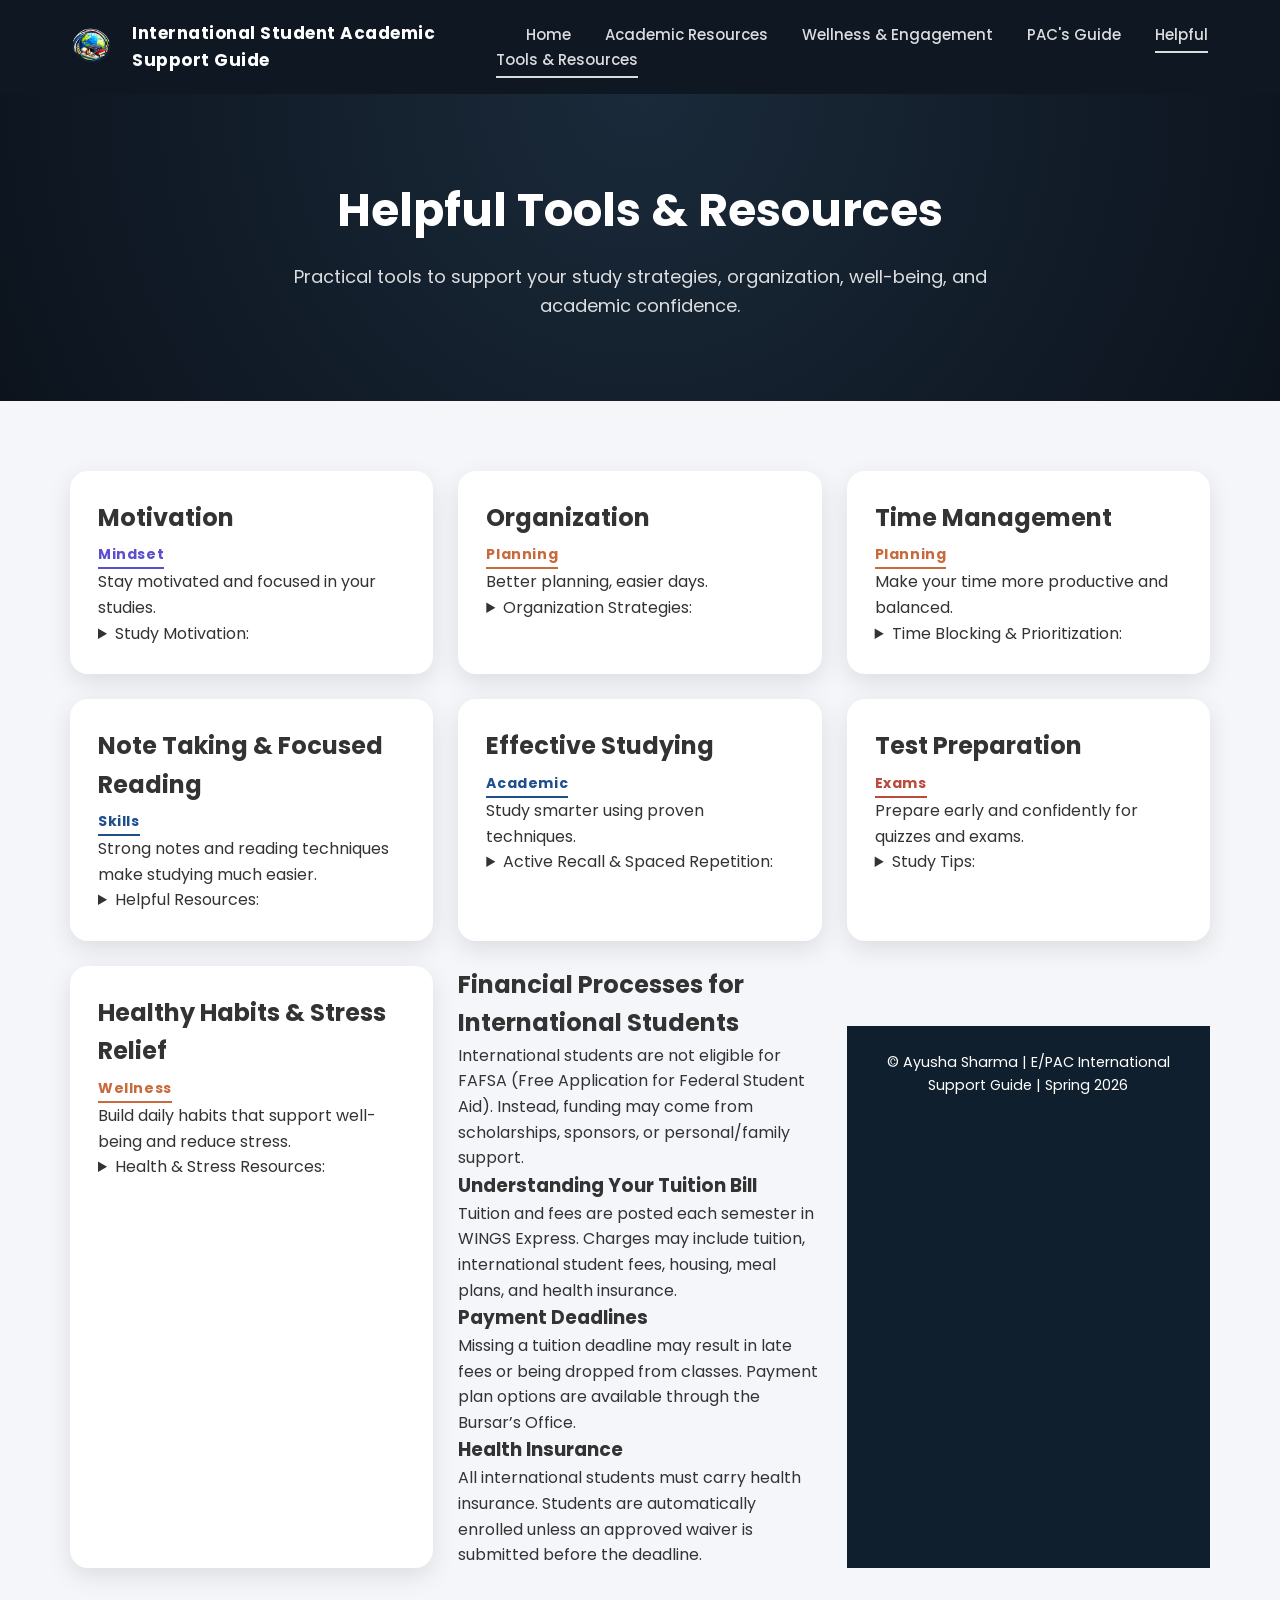
==== helpful-tools.html @ 4c94706b "Update helpful-tools.html" ====
<!DOCTYPE html>
<html lang="en">
<head>
    <meta charset="UTF-8" />
    <meta name="viewport" content="width=device-width, initial-scale=1.0" />
    <link href="https://fonts.googleapis.com/css2?family=Poppins:wght@400;600;800&display=swap" rel="stylesheet">
    <title>Helpful Tools & Resources</title>

    <link rel="stylesheet" href="style.css">
</head>

<body>

<!-- ===== NAVBAR ===== -->
<header class="navbar">
    <div class="logo">
        <img src="images/logo.png" class="globe-icon" alt="Logo">
        <span>International Student Academic Support Guide</span>
    </div>

    <nav>
        <a href="index.html">Home</a>
        <a href="resources.html">Academic Resources</a>
        <a href="wellness-engagement.html">Wellness & Engagement</a>
        <a href="pac.html">PAC's Guide</a>
        <a class="active" href="Helpful-Tools-Resources.html">Helpful Tools & Resources</a>
    </nav>
</header>


<!-- ===== PAGE HEADER ===== -->
<section class="page-header">
    <h1>Helpful Tools & Resources</h1>
    <p>
        Practical tools to support your study strategies, organization,
        well-being, and academic confidence.
    </p>
</section>


<!-- ===== TOOLS SECTION ===== -->
<section class="resource-grid">

    <!-- MOTIVATION -->
    <div class="resource-card">
        <div class="resource-top">
            <h2>Motivation</h2>
            <span class="tag mindset">Mindset</span>
        </div>

        <p>Stay motivated and focused in your studies.</p>

        <details>
            <summary>Study Motivation: </summary>
            <p>
            ➤ <a href="https://www.youtube.com/watch?v=9oWOsocN7qg&t=13s" target="_blank">
                How to Make Yourself Study When You Have Zero Motivation
            </a><br>
                <a class="life-btn" href="./Ways to stay Motivated.pdf" download>
                Download Motivation Checklist →
                </a>

        </details>
    </div>


    <!-- ORGANIZATION -->
    <div class="resource-card">
        <div class="resource-top">
            <h2>Organization</h2>
            <span class="tag planning">Planning</span>
        </div>

        <p>Better planning, easier days.</p>

        <details>
            <summary>Organization Strategies:</summary>
            <p>
                ➤<a href="https://www.daniel-wong.com/2017/04/10/students-get-organised-for-school/" target="_blank">
                30 Simple Organizational Tips</a>
                <a class="life-btn" href="Academic%20Planner.pdf" download>
                    Download Academic Planner →
                </a>
        </details>
    </div>

    <!-- TIME MANAGEMENT -->
    <div class="resource-card">
        <div class="resource-top">
            <h2>Time Management</h2>
            <span class="tag planning">Planning</span>
        </div>

        <p>Make your time more productive and balanced.</p>

        <details>
            <summary>Time Blocking & Prioritization:</summary>
            <p>
                ➤ Use blocks, plan tasks, and build habits for consistency.
            </p>
        </details>
    </div>

    <!-- NOTE TAKING & FOCUSED READING -->
    <div class="resource-card">
        <div class="resource-top">
            <h2>Note Taking & Focused Reading</h2>
            <span class="tag academic">Skills</span>
        </div>

        <p>Strong notes and reading techniques make studying much easier.</p>

        <details>
            <summary>Helpful Resources:</summary>
            <p>
                ➤ <a href="https://fullfocus.co/recovering-the-lost-art-of-note-taking/" target="_blank">
                Recovering the Lost Art of Note Taking
            </a><br>

                ➤ <a href="https://academicresourcecenter.harvard.edu/2023/10/02/note-taking/" target="_blank">
                Note Taking Tips (Harvard)
            </a><br>

                ➤ <a href="https://help.open.ac.uk/critical-reading-techniques/active-reading" target="_blank">
                Active & Critical Reading Techniques
            </a>
            </p>
        </details>
    </div>

    <!-- EFFECTIVE STUDYING -->
    <div class="resource-card">
        <div class="resource-top">
            <h2>Effective Studying</h2>
            <span class="tag academic">Academic</span>
        </div>

        <p>Study smarter using proven techniques.</p>

        <details>
            <summary>Active Recall & Spaced Repetition:</summary>
            <p>  ➤ <a href="https://collegeinfogeek.com/study-tips/" target="_blank">
                40+ Study Tips to Help You Work Smarter This Semester</a>

            </p>
        </details>
    </div>

    <!-- TEST PREP -->
    <div class="resource-card">
        <div class="resource-top">
            <h2>Test Preparation</h2>
            <span class="tag tutoring">Exams</span>
        </div>

        <p>Prepare early and confidently for quizzes and exams.</p>

        <details>
            <summary>Study Tips:</summary>
            <p>➤ <a href="https://www.youtube.com/watch?v=5ad6grll-ak&t=1s" target="_blank">
                How to Study Effectively</a>
            </p>
            <p>➤ <a href="https://www.youtube.com/watch?v=jYWfiP7w5w0&t=1s" target="_blank">
                10 Study Tips</a>
            <p>➤ <a href="https://www.youtube.com/watch?v=HsWYxfVzX_U&t=1s" target="_blank">
               Surviving Online Classes</a>
        </details>
    </div>

    <!-- HEALTHY HABITS & STRESS RELIEF -->
    <div class="resource-card">
        <div class="resource-top">
            <h2>Healthy Habits & Stress Relief</h2>
            <span class="tag planning">Wellness</span>
        </div>

        <p>Build daily habits that support well-being and reduce stress.</p>

        <details>
            <summary>Health & Stress Resources:</summary>
            <p>
                ➤ <a href="https://www.mayoclinic.org/healthy-lifestyle/stress-management/in-depth/stress-relievers/art-20047257" target="_blank">
                Stress Relievers (Mayo Clinic)
            </a><br>

                ➤ <a href="https://www.colorado.edu/law/25-quick-ways-reduce-stress" target="_blank">
                25 Quick Ways to Reduce Stress
            </a><br>

                ➤ <a href="https://www.health.harvard.edu/staying-healthy/10-habits-for-good-health" target="_blank">
                10 Healthy Habits (Harvard Health)
            </a>
            </p>
        </details>
    </div>
    
<section class="financial-section">
  <h2>Financial Processes for International Students</h2>

  <p>
    International students are not eligible for FAFSA (Free Application for Federal Student Aid). 
    Instead, funding may come from scholarships, sponsors, or personal/family support.
  </p>

  <h3>Understanding Your Tuition Bill</h3>
  <p>
    Tuition and fees are posted each semester in WINGS Express. Charges may include tuition, 
    international student fees, housing, meal plans, and health insurance.
  </p>

  <h3>Payment Deadlines</h3>
  <p>
    Missing a tuition deadline may result in late fees or being dropped from classes. 
    Payment plan options are available through the Bursar’s Office.
  </p>

  <h3>Health Insurance</h3>
  <p>
    All international students must carry health insurance. Students are automatically 
    enrolled unless an approved waiver is submitted before the deadline.
  </p>
</section>


<footer class="site-footer">
    <p>© Ayusha Sharma | E/PAC International Support Guide | Spring 2026</p>
</footer>
</body>
</html>
---- style.css ----
/* ============================================
   GLOBAL RESET
============================================ */
* {
  margin: 0;
  padding: 0;
  box-sizing: border-box;
  font-family: 'Poppins', sans-serif;
}

html {
  scroll-behavior: smooth;
}

body {
  line-height: 1.6;
  color: #333;
}

/* ============================================
   NAVBAR
============================================ */
.navbar {
  display: flex;
  justify-content: space-between;
  align-items: center;
  padding: 20px 60px;
  background: #0e1722;
  color: white;
}

.logo {
  display: flex;
  align-items: center;
  gap: 12px;
}

.globe-icon {
  width: 60px;
  height: auto;
}

.logo span {
  font-weight: bold;
  font-size: 17px;
  letter-spacing: 0.5px;
}

.navbar nav a {
  color: white;
  text-decoration: none;
  margin-left: 30px;
  font-size: 15px;
  opacity: 0.85;
  transition: 0.2s;
}

.navbar nav a:hover {
  opacity: 1;
}

.navbar nav a.active {
  border-bottom: 2px solid white;
  padding-bottom: 6px;
}

/* ============================================
   HERO SECTION
============================================ */
.hero {
  display: flex;
  justify-content: space-between;
  align-items: center;
  padding: 80px 70px;
  background: radial-gradient(circle at top, #1a2a3a, #0c131d);
  color: white;
}

.hero-text {
  max-width: 55%;
}

.hero-box {
  border: 3px solid white;
  padding: 25px 35px;
  display: inline-block;
  margin-bottom: 25px;
}

.hero-box h1 {
  font-size: 42px;
  font-weight: 900;
  letter-spacing: 2px;
  text-transform: uppercase;
}

.hero-text p {
  font-size: 18px;
  margin-bottom: 25px;
  opacity: 0.9;
}

.btn {
  display: inline-block;
  padding: 14px 28px;
  background: #3f8f45;
  color: white;
  text-decoration: none;
  border-radius: 6px;
  font-weight: bold;
  transition: 0.25s;
}

.btn:hover {
  background: #2f6f35;
}

.hero-logo {
  width: 450px;
  border-radius: 50%;
  box-shadow: 0 0 25px rgba(255,255,255,0.25);
}

/* ============================================
   PAGE HEADER (CONSISTENT DARK BLUE)
============================================ */
.page-header {
  padding: 80px 40px;
  text-align: center;
  background: radial-gradient(circle at top, #1a2a3a, #0c131d);
  color: white;
}

.page-header h1 {
  font-size: 46px;
  margin-bottom: 15px;
}

.page-header p {
  max-width: 750px;
  margin: auto;
  font-size: 18px;
  opacity: 0.85;
}

/* ============================================
   CONTAINER
============================================ */
.container {
  width: 85%;
  max-width: 1100px;
  margin: auto;
  padding: 60px 0;
}

/* ============================================
   RESOURCE GRID
============================================ */
.resource-grid {
  display: grid;
  grid-template-columns: repeat(auto-fit, minmax(320px, 1fr));
  gap: 25px;
  padding: 70px;
  background: #f4f6fa;
}

.resource-card {
  background: white;
  padding: 28px;
  border-radius: 18px;
  box-shadow: 0 8px 25px rgba(0,0,0,0.10);
  transition: 0.25s;
}

.resource-card:hover {
  transform: translateY(-6px);
  box-shadow: 0 12px 30px rgba(0,0,0,0.15);
}

/* ============================================
   WELLNESS PAGE
============================================ */
.life-section {
  padding: 80px 12%;
}

.life-text {
  max-width: 800px;
}

.life-text h2 {
  font-size: 34px;
  margin-bottom: 15px;
}

.life-text p {
  font-size: 17px;
  margin-bottom: 18px;
  opacity: 0.9;
}

/* ============================================
   PAC INTRO
============================================ */
.pac-intro {
  background: #f8f9fc;
  text-align: center;
}

/* ============================================
   PAC SUPPORT CARDS
============================================ */
.pac-support h2 {
  text-align: center;
  margin-bottom: 40px;
}

.support-grid {
  display: grid;
  grid-template-columns: repeat(auto-fit, minmax(280px, 1fr));
  gap: 25px;
}

.support-card {
  background: white;
  padding: 25px;
  border-radius: 16px;
  box-shadow: 0 8px 20px rgba(0,0,0,0.05);
  transition: 0.3s ease;
}

.support-card:hover {
  transform: translateY(-6px);
  box-shadow: 0 14px 30px rgba(0,0,0,0.08);
}

/* ============================================
   PAC CTA (SOFT PEACH)
============================================ */
.pac-cta {
  background: #ffe8d6;
  color: #0e1722;
  text-align: center;
  padding: 70px 20px;
}

.cta-button {
  display: inline-block;
  margin-top: 20px;
  padding: 12px 28px;
  background: #f4a261;
  color: white;
  font-weight: 600;
  border-radius: 30px;
  text-decoration: none;
  transition: 0.3s ease;
}

.cta-button:hover {
  background: #e76f51;
}

/* ============================================
   PAC VIDEO
============================================ */
.pac-video {
  padding: 90px 12%;
  background: radial-gradient(circle at top, #1a2a3a, #0c131d);
  color: white;
  text-align: center;
}

.video-wrapper {
  max-width: 800px;
  margin: 30px auto;
  border-radius: 16px;
  overflow: hidden;
  box-shadow: 0 12px 30px rgba(0,0,0,0.3);
}

/* ============================================
   FOOTER
============================================ */
.site-footer {
  background-color: #0f1f2e;
  color: white;
  text-align: center;
  padding: 25px 15px;
  margin-top: 60px;
  font-size: 0.9rem;
}

/* ============================================
   RESPONSIVE
============================================ */
@media (max-width: 900px) {

  .navbar {
    flex-direction: column;
    gap: 15px;
    padding: 20px;
    text-align: center;
  }

  .navbar nav a {
    margin: 10px;
  }

  .hero {
    flex-direction: column;
    text-align: center;
    padding: 60px 25px;
  }

  .hero-text {
    max-width: 100%;
  }

  .hero-logo {
    margin-top: 40px;
    width: 220px;
  }

  .page-header h1 {
    font-size: 34px;
  }
}


/* ============================================
   PAC Video
============================================ */
.video-wrapper {
    position: relative;
    padding-bottom: 56.25%; /* 16:9 ratio */
    height: 0;
    overflow: hidden;
}

.video-wrapper iframe {
    position: absolute;
    top: 0;
    left: 0;
    width: 100%;
    height: 100%;
}

a {
  color: #2563eb;
  font-weight: 500;
}

a:hover {
  text-decoration: underline;
} 

/* Make sections full width */
.life-section {
    padding: 100px 12%;
}

/* Counseling FULL background nude */
.counseling-block {
    background-color: #f4e9e2;  /* nude */
}

/* Engagement FULL background beige */
.engagement-block {
    background-color: #efe3d5;  /* beige */
}

/* Base tag style */
.tag {
    font-size: 14px;
    font-weight: 700;   /* more bold */
    letter-spacing: 0.6px;
    margin-top: 6px;
    display: inline-block;
}

/* 🧠 Mindset - deep violet */
.tag.mindset {
    color: #5a4fcf;
}

/* 📅 Planning - muted terracotta */
.tag.planning {
    color: #c96a3d;
}

/* 📚 Skills - deep teal */
.tag.skills {
    color: #1f7a73;
}

/* 🎓 Academic - strong navy */
.tag.academic {
    color: #1f4e8c;
}

/* 📝 Exams - muted brick */
.tag.tutoring {
    color: #b94a3c;
}

/* 🌿 Wellness - muted sage */
.tag.wellness {
    color: #2f7a5f;
}
.tag {
    border-bottom: 2px solid currentColor;
    padding-bottom: 2px;
}

.resource-section {
  max-width: 900px;
  margin: 40px auto;
  padding: 20px;
}

.resource-section h2 {
  font-size: 28px;
  margin-bottom: 15px;
}

.resource-section .intro {
  margin-bottom: 30px;
  font-size: 16px;
  line-height: 1.6;
}

.resource-block {
  background: #f5f7ff;
  padding: 20px;
  margin-bottom: 20px;
  border-radius: 10px;
  transition: transform 0.2s ease;
}

.resource-block:hover {
  transform: translateY(-3px);
}

.resource-block h3 {
  margin-bottom: 10px;
  font-size: 18px;
}

.resource-block ul {
  padding-left: 20px;
}
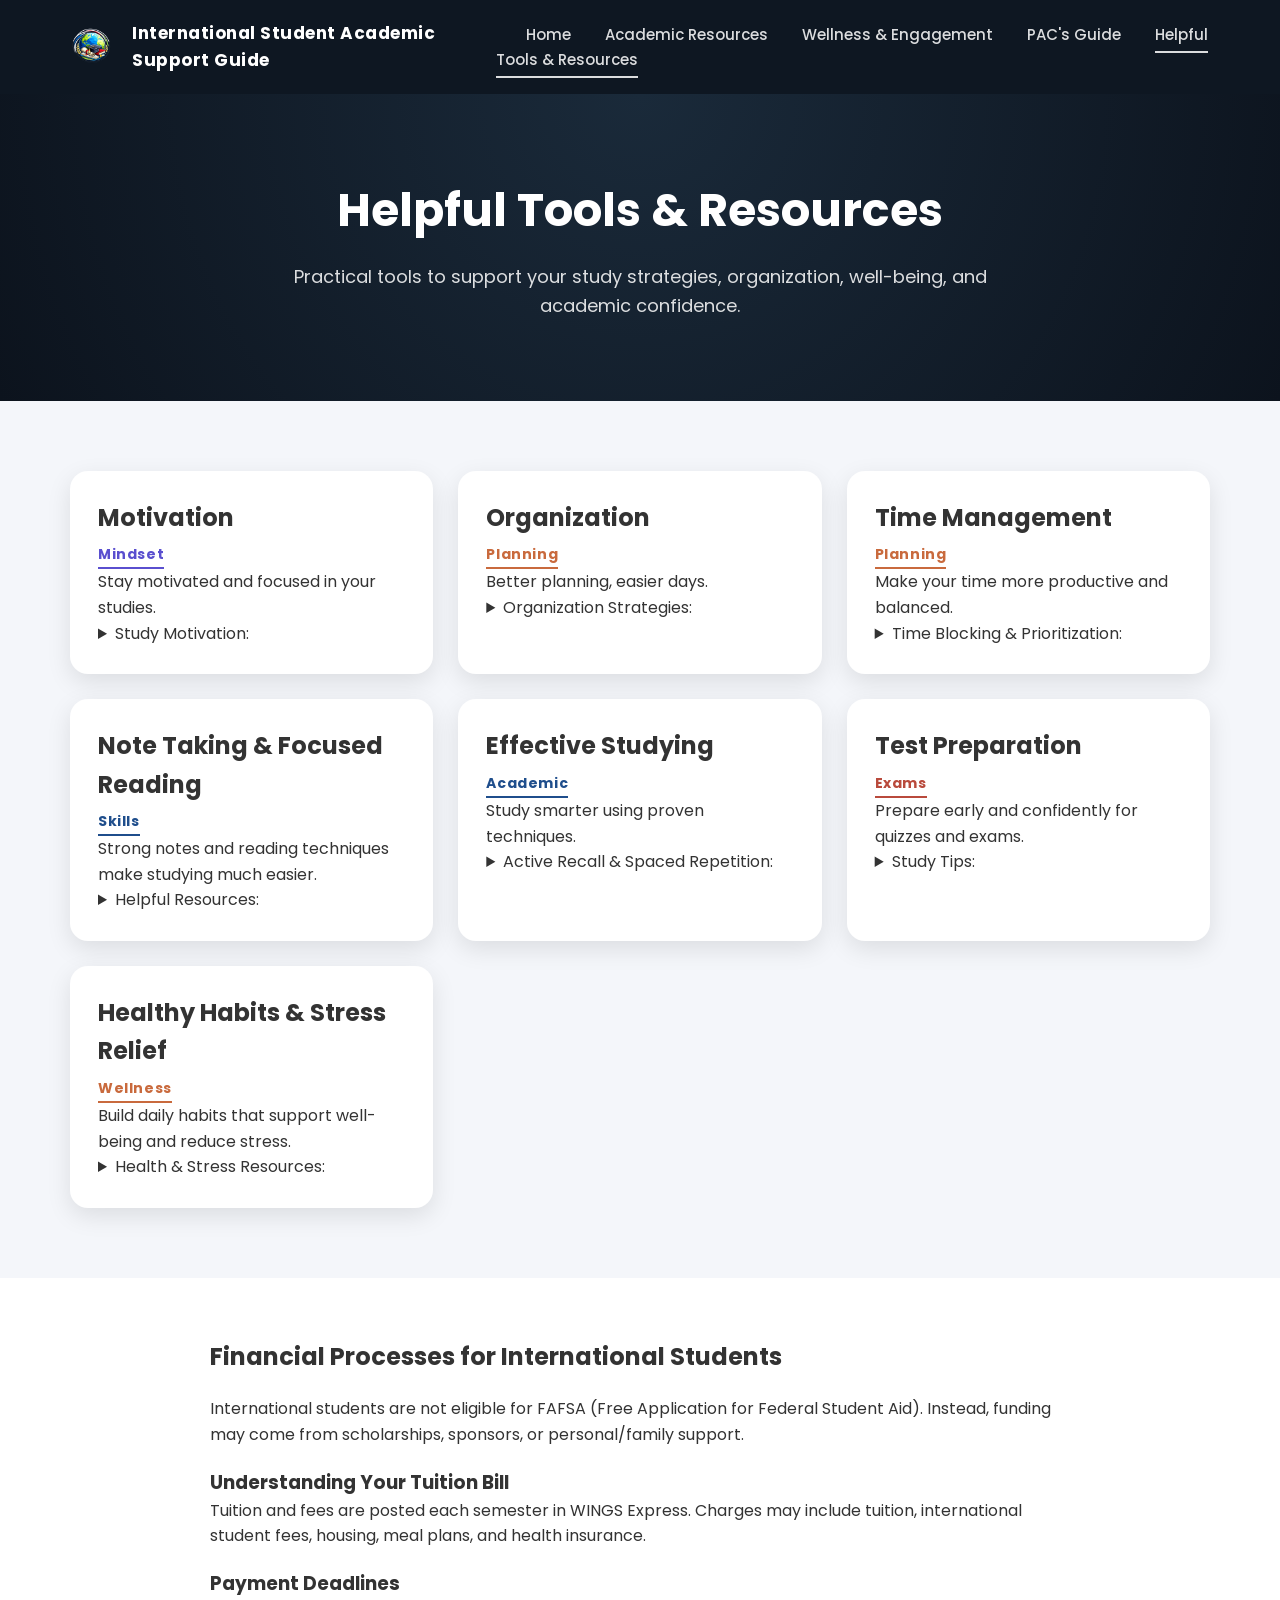
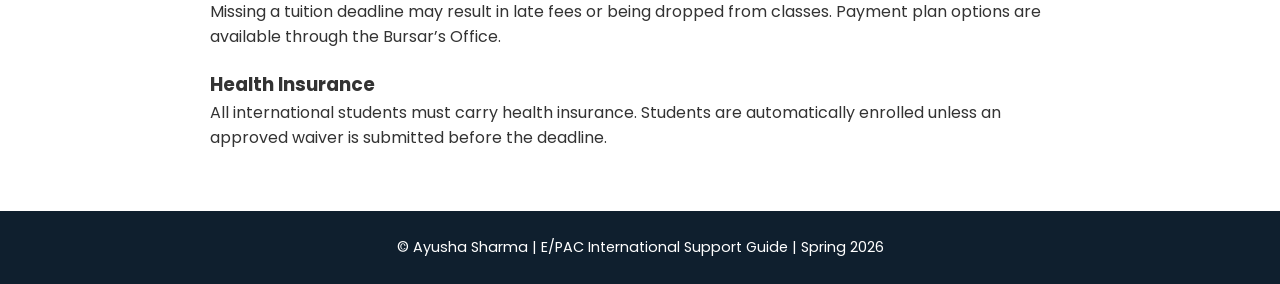
==== commit b89f66d1: "Update helpful-tools.html" ====
--- a/helpful-tools.html
+++ b/helpful-tools.html
@@ -193,6 +193,7 @@
             </p>
         </details>
     </div>
+    </section>
     
 <section class="financial-section">
   <h2>Financial Processes for International Students</h2>
@@ -232,3 +233,4 @@
 
 
 
+
--- a/style.css
+++ b/style.css
@@ -449,3 +449,18 @@
 .resource-block ul {
   padding-left: 20px;
 }
+
+.financial-section {
+  max-width: 900px;
+  margin: 60px auto;
+  padding: 0 20px;
+}
+
+.financial-section h2 {
+  margin-bottom: 20px;
+}
+
+.financial-section h3 {
+  margin-top: 20px;
+}
+
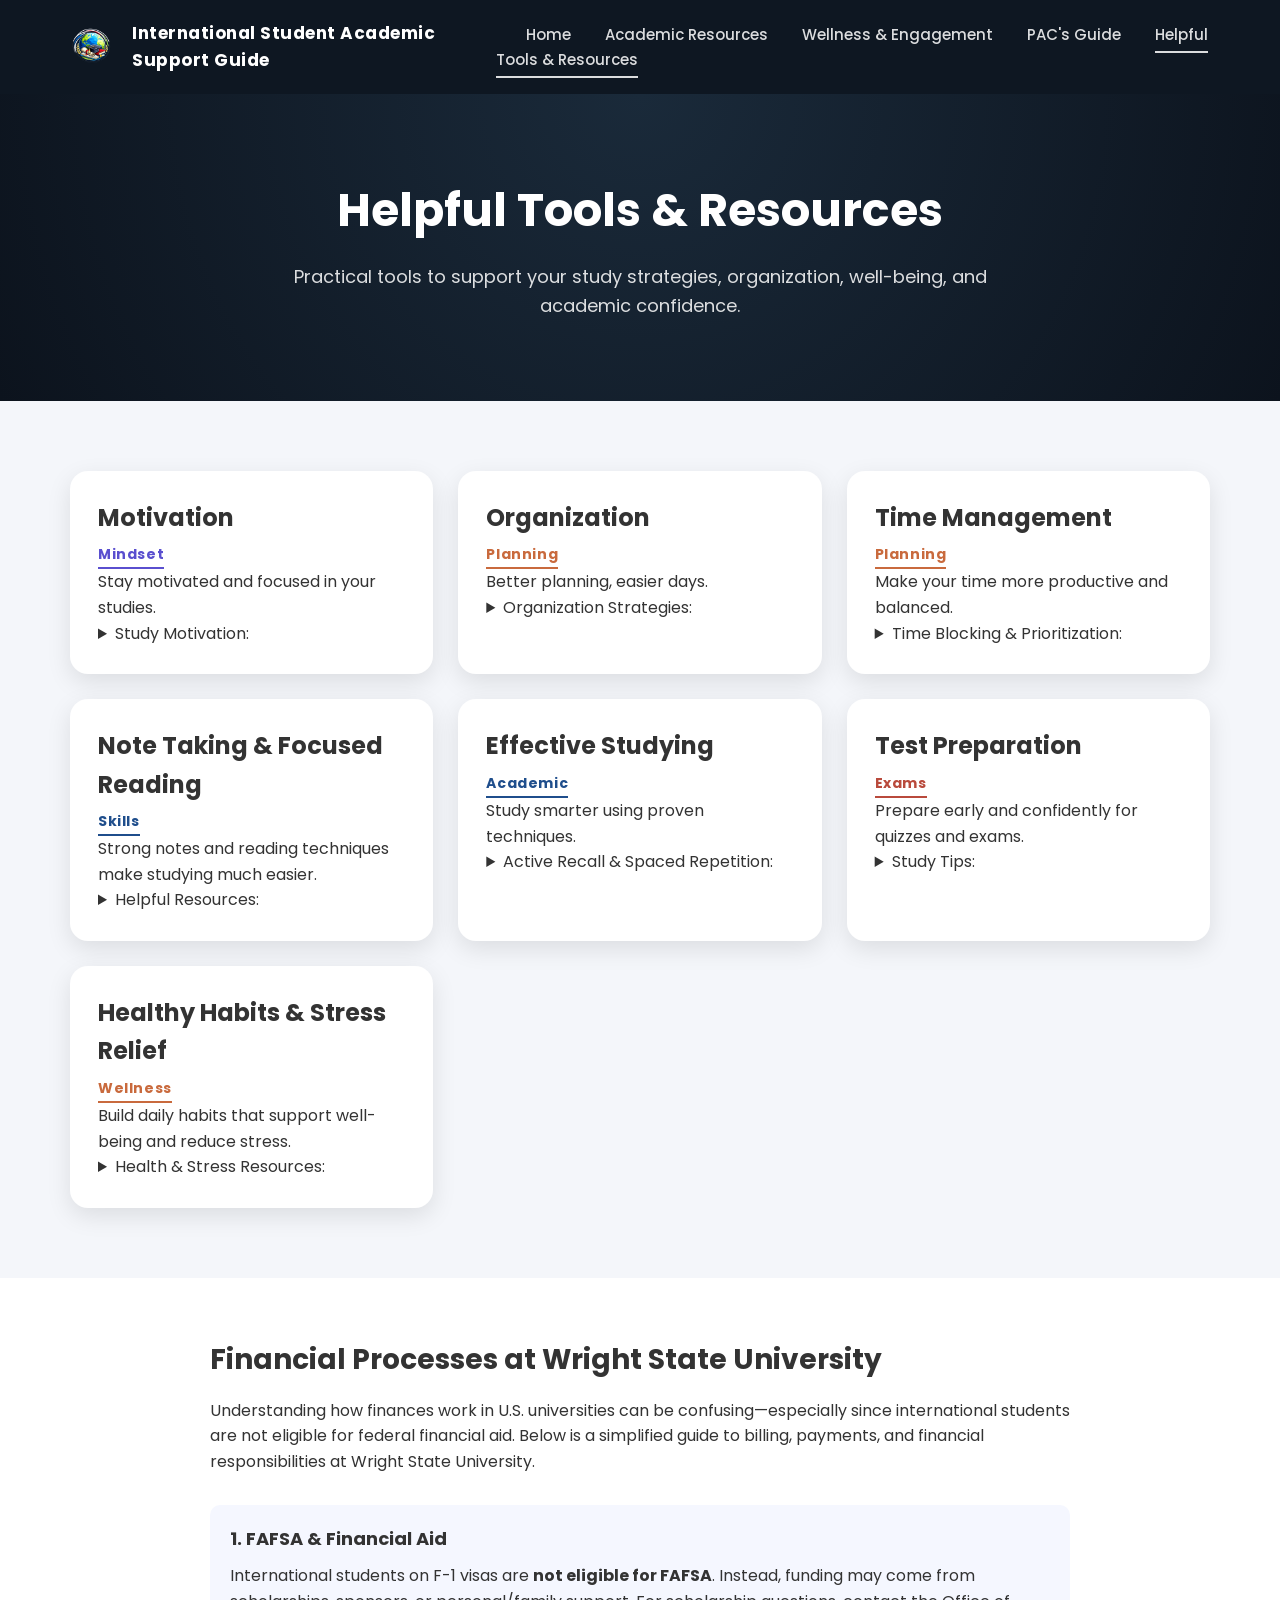
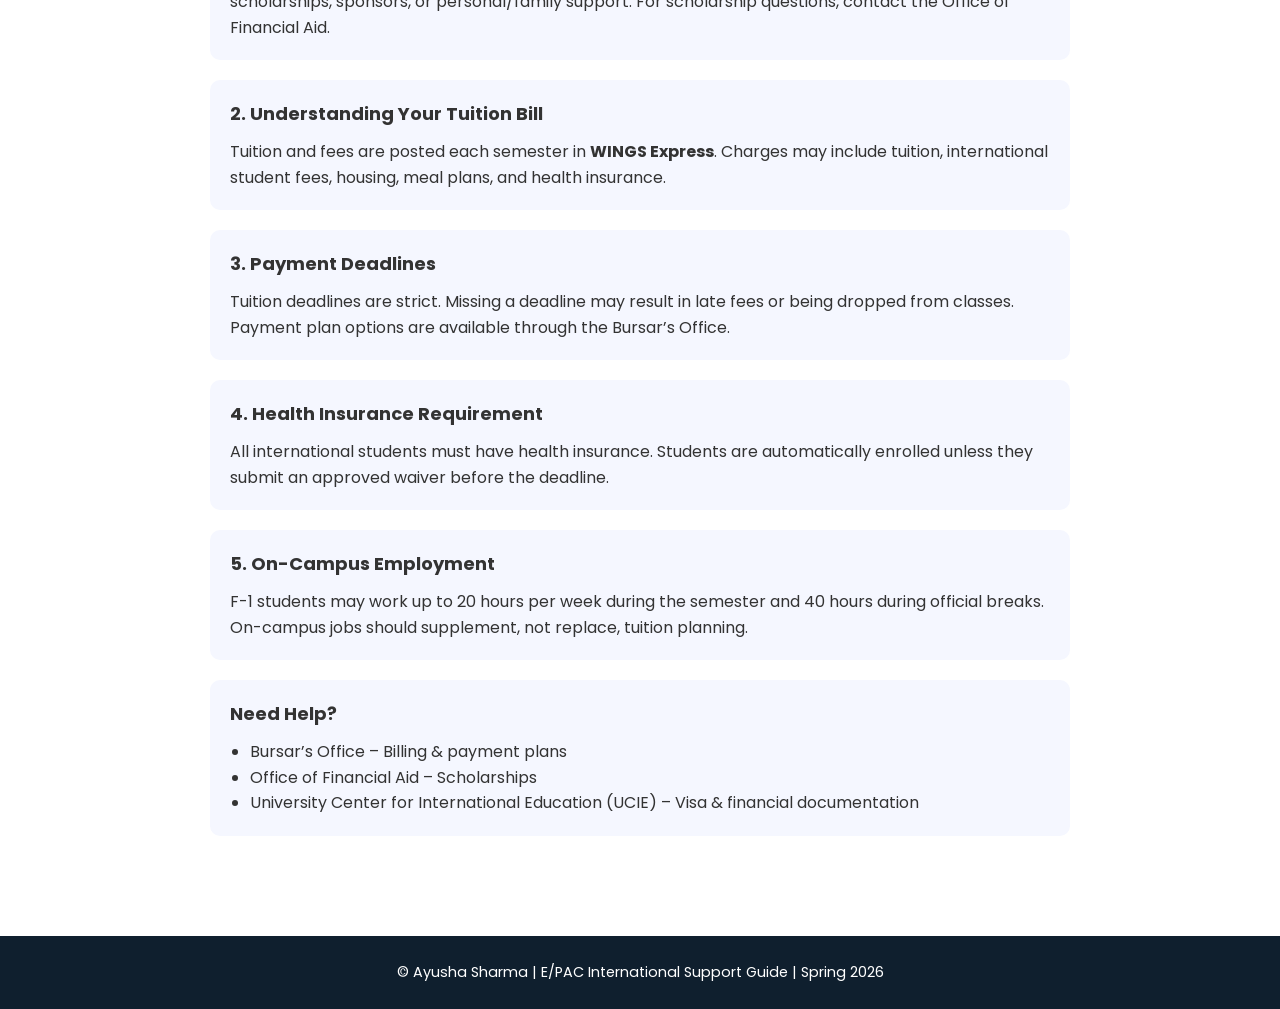
==== commit dfb0214e: "Update helpful-tools.html" ====
--- a/helpful-tools.html
+++ b/helpful-tools.html
@@ -195,31 +195,68 @@
     </div>
     </section>
     
-<section class="financial-section">
-  <h2>Financial Processes for International Students</h2>
-
-  <p>
-    International students are not eligible for FAFSA (Free Application for Federal Student Aid). 
-    Instead, funding may come from scholarships, sponsors, or personal/family support.
+<section class="resource-section">
+  <h2>Financial Processes at Wright State University</h2>
+  <p class="intro">
+    Understanding how finances work in U.S. universities can be confusing—especially 
+    since international students are not eligible for federal financial aid. 
+    Below is a simplified guide to billing, payments, and financial responsibilities 
+    at Wright State University.
   </p>
 
-  <h3>Understanding Your Tuition Bill</h3>
-  <p>
-    Tuition and fees are posted each semester in WINGS Express. Charges may include tuition, 
-    international student fees, housing, meal plans, and health insurance.
-  </p>
-
-  <h3>Payment Deadlines</h3>
-  <p>
-    Missing a tuition deadline may result in late fees or being dropped from classes. 
-    Payment plan options are available through the Bursar’s Office.
-  </p>
-
-  <h3>Health Insurance</h3>
-  <p>
-    All international students must carry health insurance. Students are automatically 
-    enrolled unless an approved waiver is submitted before the deadline.
-  </p>
+  <div class="resource-block">
+    <h3>1. FAFSA & Financial Aid</h3>
+    <p>
+      International students on F-1 visas are <strong>not eligible for FAFSA</strong>. 
+      Instead, funding may come from scholarships, sponsors, or personal/family support.
+      For scholarship questions, contact the Office of Financial Aid.
+    </p>
+  </div>
+
+  <div class="resource-block">
+    <h3>2. Understanding Your Tuition Bill</h3>
+    <p>
+      Tuition and fees are posted each semester in <strong>WINGS Express</strong>. 
+      Charges may include tuition, international student fees, housing, meal plans, 
+      and health insurance.
+    </p>
+  </div>
+
+  <div class="resource-block">
+    <h3>3. Payment Deadlines</h3>
+    <p>
+      Tuition deadlines are strict. Missing a deadline may result in late fees 
+      or being dropped from classes. Payment plan options are available 
+      through the Bursar’s Office.
+    </p>
+  </div>
+
+  <div class="resource-block">
+    <h3>4. Health Insurance Requirement</h3>
+    <p>
+      All international students must have health insurance. Students are 
+      automatically enrolled unless they submit an approved waiver before 
+      the deadline.
+    </p>
+  </div>
+
+  <div class="resource-block">
+    <h3>5. On-Campus Employment</h3>
+    <p>
+      F-1 students may work up to 20 hours per week during the semester 
+      and 40 hours during official breaks. On-campus jobs should supplement, 
+      not replace, tuition planning.
+    </p>
+  </div>
+
+  <div class="resource-block">
+    <h3>Need Help?</h3>
+    <ul>
+      <li>Bursar’s Office – Billing & payment plans</li>
+      <li>Office of Financial Aid – Scholarships</li>
+      <li>University Center for International Education (UCIE) – Visa & financial documentation</li>
+    </ul>
+  </div>
 </section>
 
 
@@ -234,3 +271,4 @@
 
 
 
+
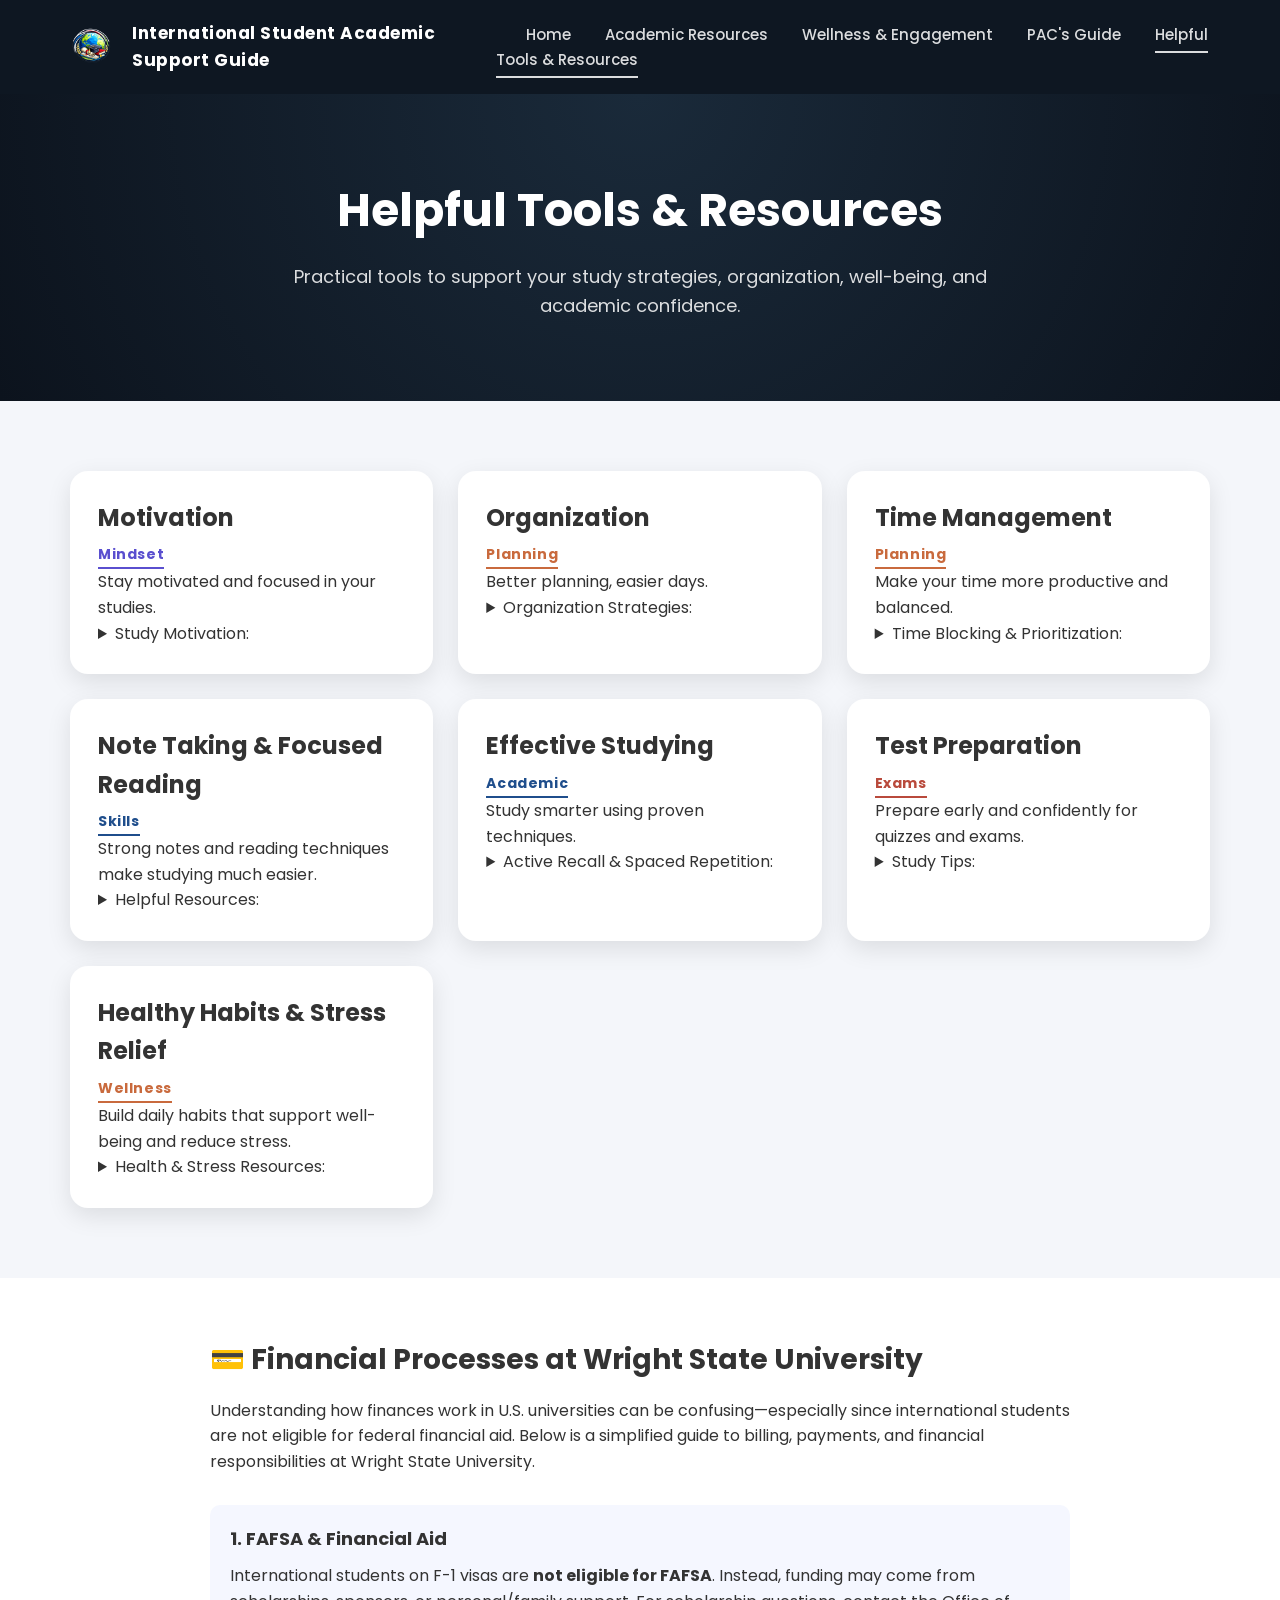
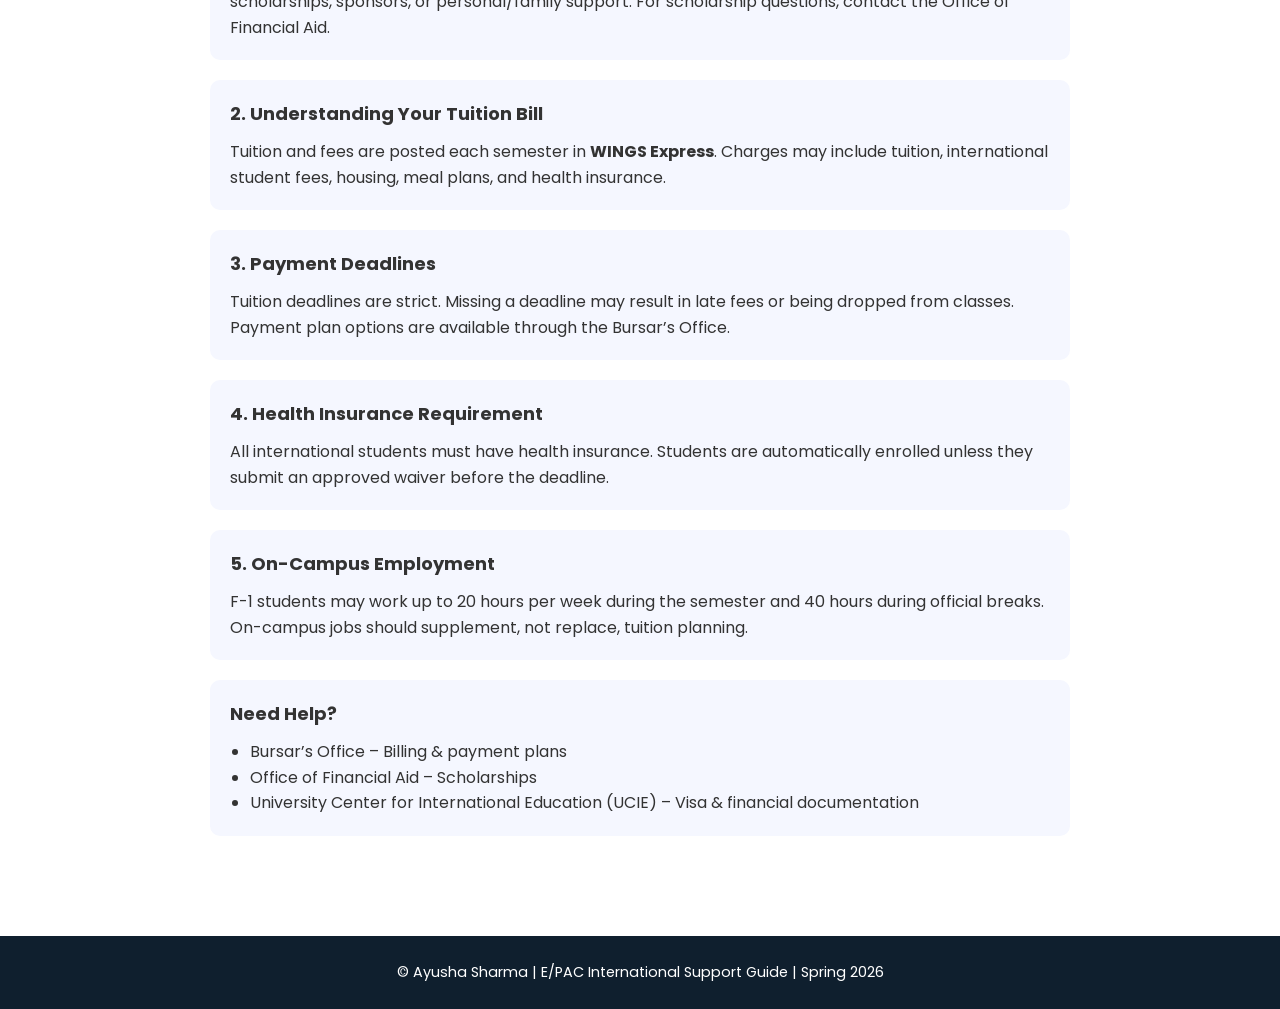
==== commit d1727380: "Update helpful-tools.html" ====
--- a/helpful-tools.html
+++ b/helpful-tools.html
@@ -196,7 +196,7 @@
     </section>
     
 <section class="resource-section">
-  <h2>Financial Processes at Wright State University</h2>
+  <h2>💳 Financial Processes at Wright State University</h2>
   <p class="intro">
     Understanding how finances work in U.S. universities can be confusing—especially 
     since international students are not eligible for federal financial aid. 
@@ -272,3 +272,4 @@
 
 
 
+
--- a/style.css
+++ b/style.css
@@ -463,4 +463,21 @@
 .financial-section h3 {
   margin-top: 20px;
 }
-
+.financial-section {
+  background-color: #dfeee6;
+  border-left: 6px solid #7fae95;
+  padding: 50px 35px;
+  margin: 60px auto;
+  max-width: 1000px;
+  border-radius: 12px;
+}
+
+.financial-section h2 {
+  margin-bottom: 20px;
+}
+
+.financial-section h3 {
+  margin-top: 25px;
+}
+
+
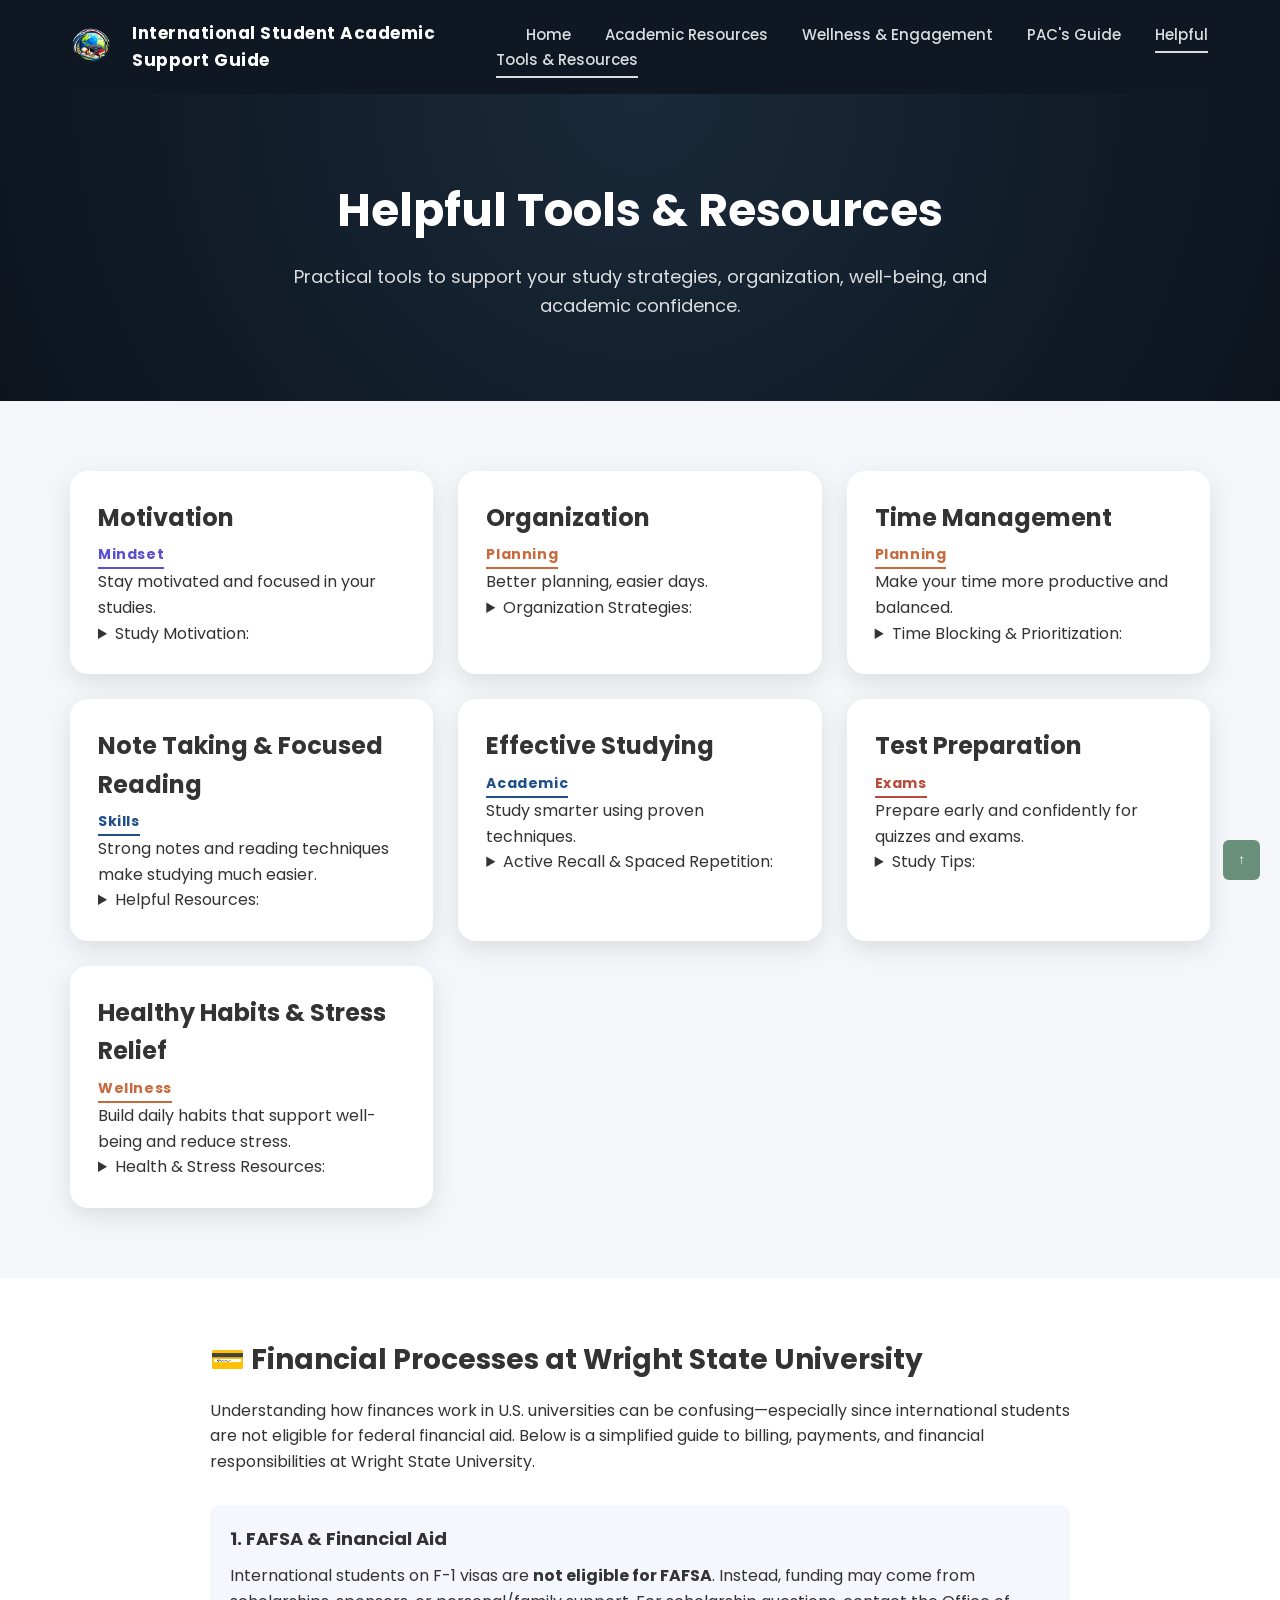
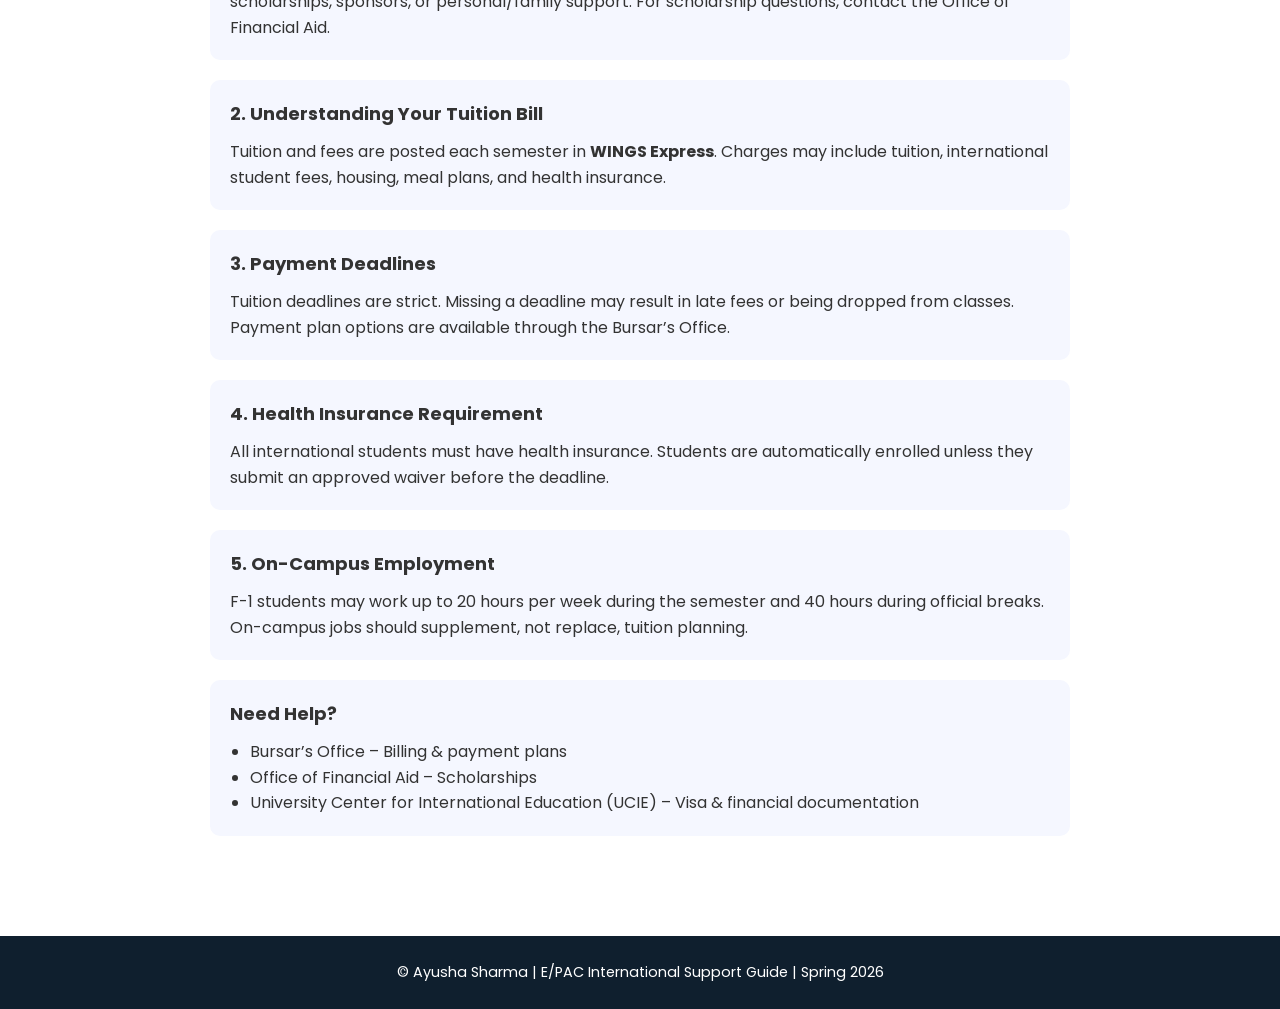
==== commit b0ce3c0c: "Update helpful-tools.html" ====
--- a/helpful-tools.html
+++ b/helpful-tools.html
@@ -8,6 +8,7 @@
 
     <link rel="stylesheet" href="style.css">
 </head>
+    <button onclick="topFunction()" id="topBtn">↑</button>
 
 <body>
 
@@ -273,3 +274,4 @@
 
 
 
+
--- a/style.css
+++ b/style.css
@@ -480,4 +480,39 @@
   margin-top: 25px;
 }
 
-
+.card {
+transition: transform 0.3s ease, box-shadow 0.3s ease;
+}
+
+.card:hover {
+transform: translateY(-5px);
+box-shadow: 0 8px 18px rgba(0,0,0,0.1);
+}
+
+section {
+padding: 60px 20px;
+}
+
+.hero h1 {
+font-size:42px;
+font-weight:800;
+margin-bottom:10px;
+}
+
+.hero p {
+font-size:18px;
+color:#555;
+}
+
+#topBtn {
+position: fixed;
+bottom: 20px;
+right: 20px;
+padding:10px 15px;
+border:none;
+background:#6a8f7b;
+color:white;
+cursor:pointer;
+border-radius:6px;
+}
+
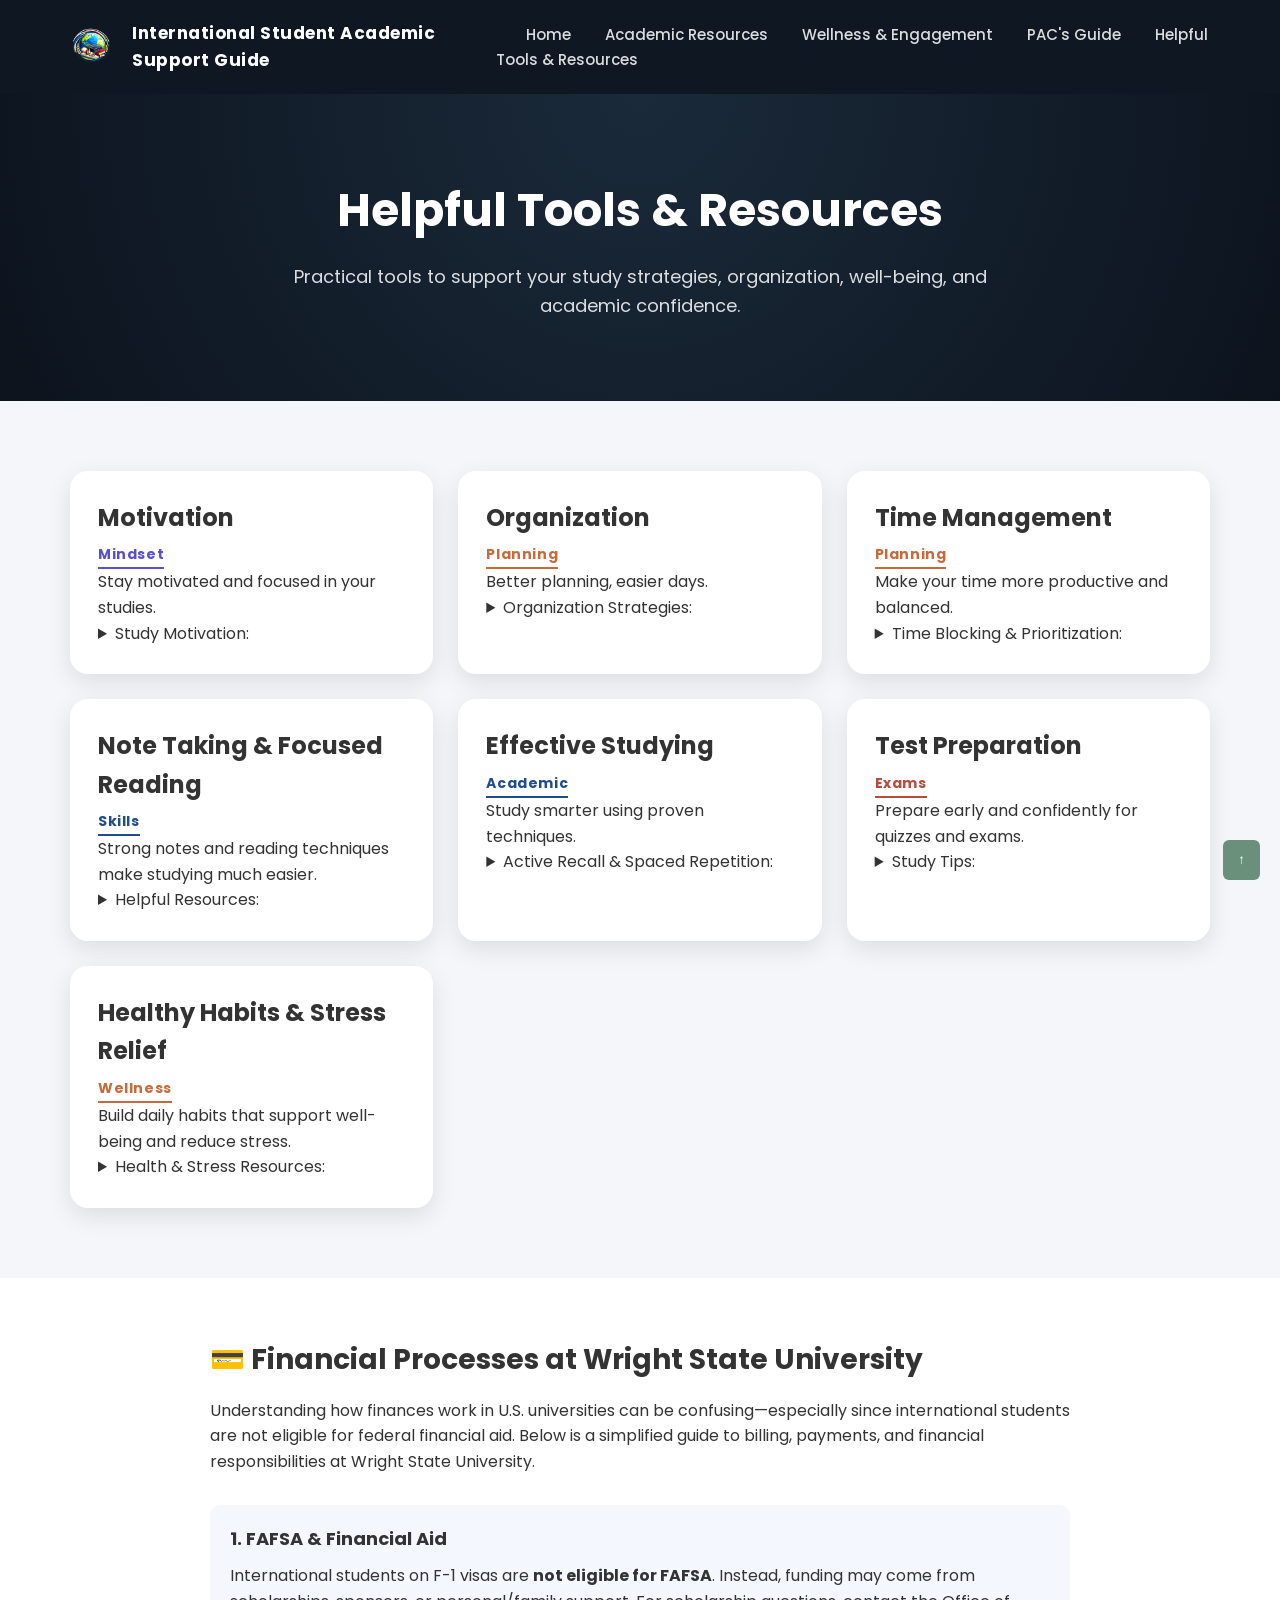
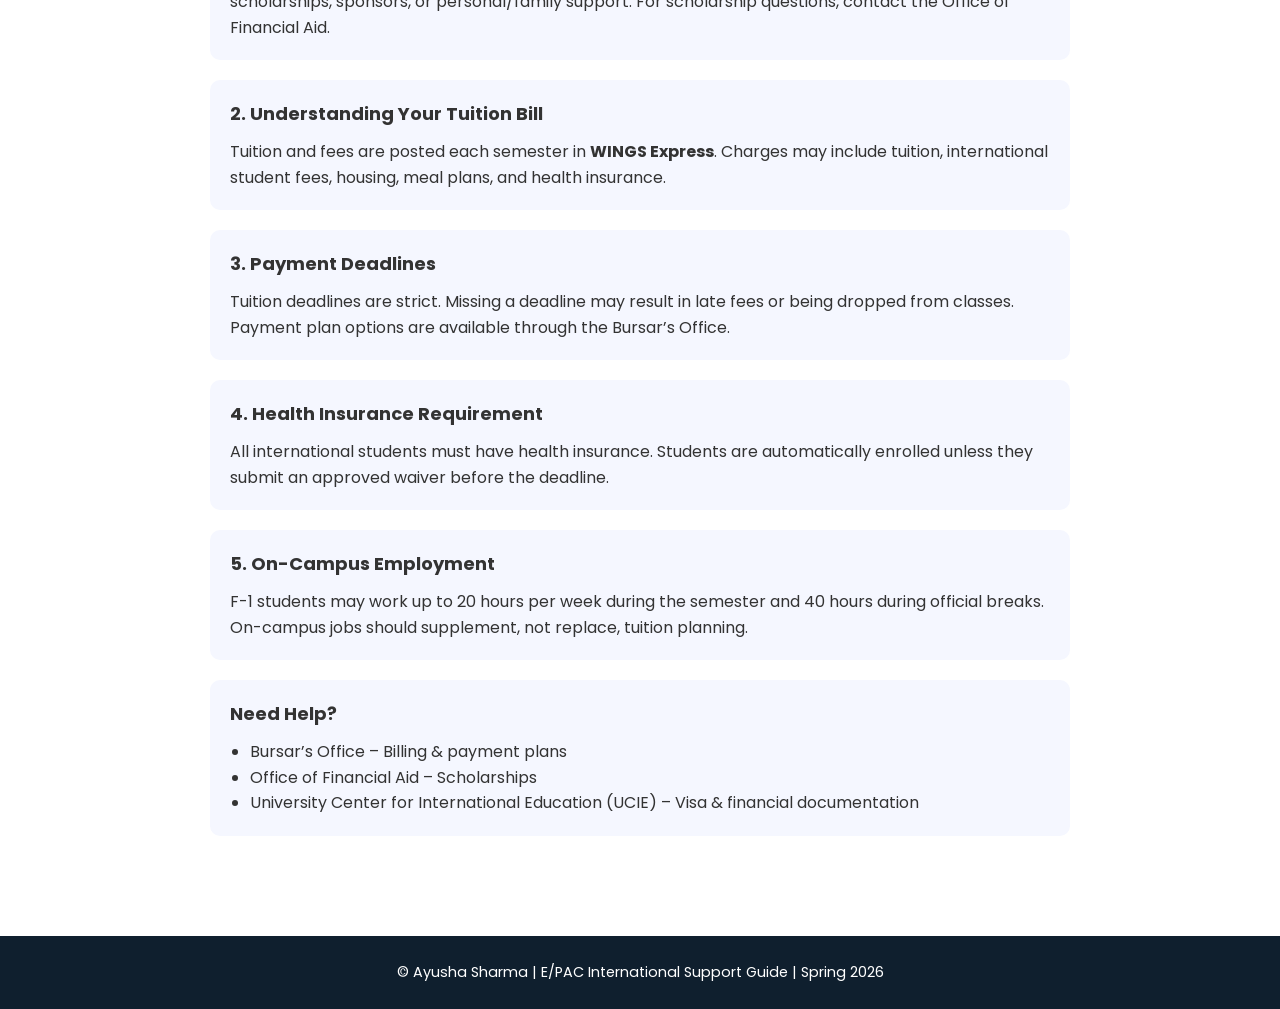
==== commit 81f0abff: "Update helpful-tools.html" ====
--- a/helpful-tools.html
+++ b/helpful-tools.html
@@ -264,6 +264,7 @@
 <footer class="site-footer">
     <p>© Ayusha Sharma | E/PAC International Support Guide | Spring 2026</p>
 </footer>
+    <script src="assets/js/script.js"></script>
 </body>
 </html>
 
@@ -275,3 +276,5 @@
 
 
 
+
+
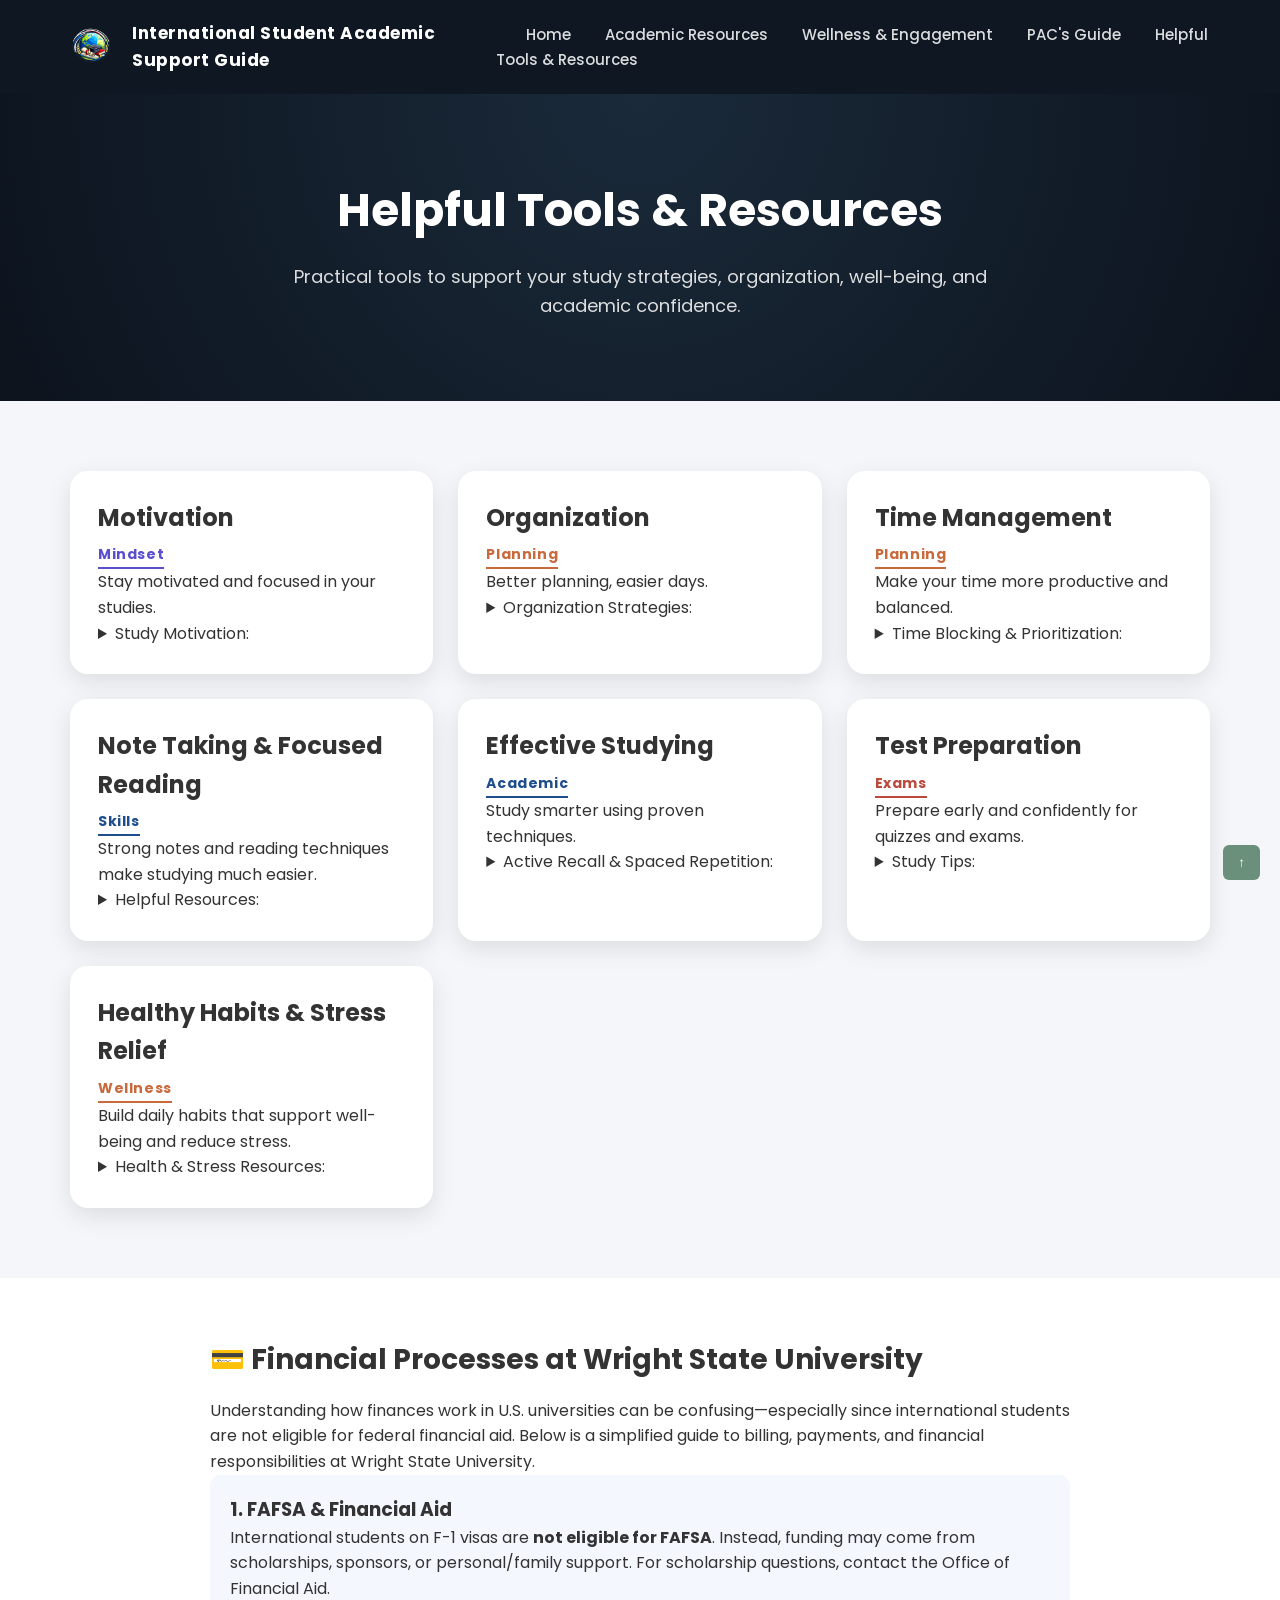
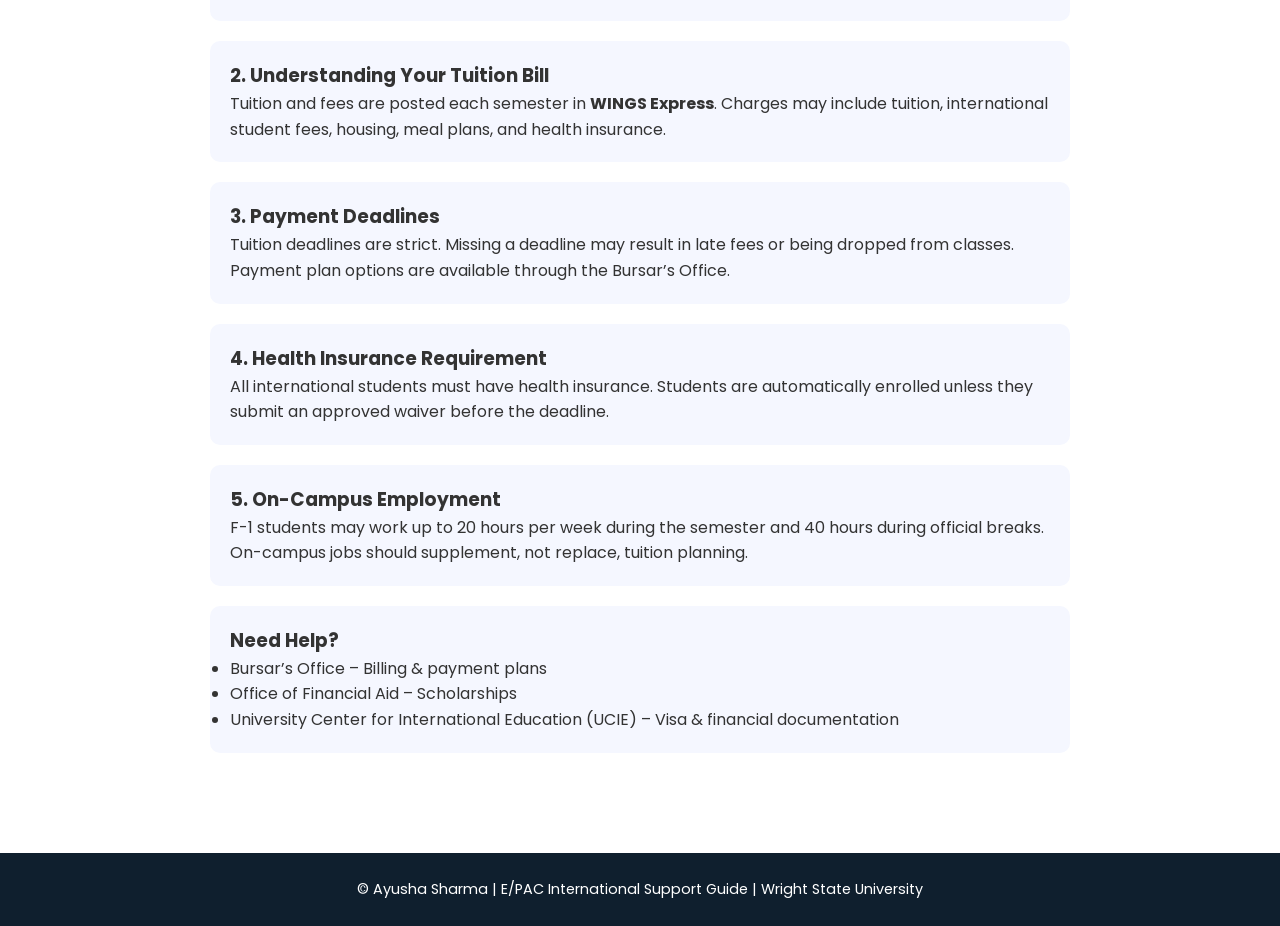
==== commit ba0db876: "Update helpful-tools.html" ====
--- a/helpful-tools.html
+++ b/helpful-tools.html
@@ -262,7 +262,7 @@
 
 
 <footer class="site-footer">
-    <p>© Ayusha Sharma | E/PAC International Support Guide | Spring 2026</p>
+    <p>© Ayusha Sharma | E/PAC International Support Guide | Wright State University</p>
 </footer>
     <script src="assets/js/script.js"></script>
 </body>
@@ -278,3 +278,4 @@
 
 
 
+
--- a/style.css
+++ b/style.css
@@ -1,11 +1,12 @@
 /* ============================================
-   GLOBAL RESET
-============================================ */
-* {
+   GLOBAL RESET & BASE
+============================================ */
+*,
+*::before,
+*::after {
   margin: 0;
   padding: 0;
   box-sizing: border-box;
-  font-family: 'Poppins', sans-serif;
 }
 
 html {
@@ -13,8 +14,20 @@
 }
 
 body {
+  font-family: 'Poppins', sans-serif;
   line-height: 1.6;
   color: #333;
+  background: #ffffff;
+}
+
+a {
+  color: #2563eb;
+  font-weight: 500;
+  text-decoration: none;
+}
+
+a:hover {
+  text-decoration: underline;
 }
 
 /* ============================================
@@ -37,22 +50,20 @@
 
 .globe-icon {
   width: 60px;
-  height: auto;
 }
 
 .logo span {
-  font-weight: bold;
+  font-weight: 700;
   font-size: 17px;
   letter-spacing: 0.5px;
 }
 
 .navbar nav a {
   color: white;
-  text-decoration: none;
   margin-left: 30px;
   font-size: 15px;
   opacity: 0.85;
-  transition: 0.2s;
+  transition: opacity 0.25s ease;
 }
 
 .navbar nav a:hover {
@@ -100,29 +111,46 @@
   opacity: 0.9;
 }
 
+.hero-logo {
+  width: 450px;
+  border-radius: 50%;
+  box-shadow: 0 0 25px rgba(255,255,255,0.25);
+}
+
+/* ============================================
+   BUTTONS
+============================================ */
 .btn {
   display: inline-block;
   padding: 14px 28px;
   background: #3f8f45;
   color: white;
-  text-decoration: none;
   border-radius: 6px;
   font-weight: bold;
-  transition: 0.25s;
+  transition: background 0.25s ease;
 }
 
 .btn:hover {
   background: #2f6f35;
 }
 
-.hero-logo {
-  width: 450px;
-  border-radius: 50%;
-  box-shadow: 0 0 25px rgba(255,255,255,0.25);
-}
-
-/* ============================================
-   PAGE HEADER (CONSISTENT DARK BLUE)
+.cta-button {
+  display: inline-block;
+  margin-top: 20px;
+  padding: 12px 28px;
+  background: #f4a261;
+  color: white;
+  font-weight: 600;
+  border-radius: 30px;
+  transition: background 0.3s ease;
+}
+
+.cta-button:hover {
+  background: #e76f51;
+}
+
+/* ============================================
+   PAGE HEADER
 ============================================ */
 .page-header {
   padding: 80px 40px;
@@ -169,7 +197,7 @@
   padding: 28px;
   border-radius: 18px;
   box-shadow: 0 8px 25px rgba(0,0,0,0.10);
-  transition: 0.25s;
+  transition: transform 0.25s ease, box-shadow 0.25s ease;
 }
 
 .resource-card:hover {
@@ -178,12 +206,18 @@
 }
 
 /* ============================================
-   WELLNESS PAGE
+   LIFE / WELLNESS SECTION
 ============================================ */
 .life-section {
-  padding: 80px 12%;
-}
-
+  padding: 100px 12%;
+}
+section.counseling-block {
+  background-color: #f4e9e2;
+}
+
+section.engagement-block {
+  background-color: #efe3d5;
+}
 .life-text {
   max-width: 800px;
 }
@@ -200,16 +234,13 @@
 }
 
 /* ============================================
-   PAC INTRO
+   PAC SECTIONS
 ============================================ */
 .pac-intro {
   background: #f8f9fc;
   text-align: center;
 }
 
-/* ============================================
-   PAC SUPPORT CARDS
-============================================ */
 .pac-support h2 {
   text-align: center;
   margin-bottom: 40px;
@@ -226,7 +257,7 @@
   padding: 25px;
   border-radius: 16px;
   box-shadow: 0 8px 20px rgba(0,0,0,0.05);
-  transition: 0.3s ease;
+  transition: transform 0.3s ease, box-shadow 0.3s ease;
 }
 
 .support-card:hover {
@@ -235,7 +266,7 @@
 }
 
 /* ============================================
-   PAC CTA (SOFT PEACH)
+   PAC CTA
 ============================================ */
 .pac-cta {
   background: #ffe8d6;
@@ -244,24 +275,8 @@
   padding: 70px 20px;
 }
 
-.cta-button {
-  display: inline-block;
-  margin-top: 20px;
-  padding: 12px 28px;
-  background: #f4a261;
-  color: white;
-  font-weight: 600;
-  border-radius: 30px;
-  text-decoration: none;
-  transition: 0.3s ease;
-}
-
-.cta-button:hover {
-  background: #e76f51;
-}
-
-/* ============================================
-   PAC VIDEO
+/* ============================================
+   VIDEO
 ============================================ */
 .pac-video {
   padding: 90px 12%;
@@ -271,147 +286,47 @@
 }
 
 .video-wrapper {
+  position: relative;
   max-width: 800px;
   margin: 30px auto;
+  padding-bottom: 56.25%;
+  height: 0;
   border-radius: 16px;
   overflow: hidden;
   box-shadow: 0 12px 30px rgba(0,0,0,0.3);
 }
 
-/* ============================================
-   FOOTER
-============================================ */
-.site-footer {
-  background-color: #0f1f2e;
-  color: white;
-  text-align: center;
-  padding: 25px 15px;
-  margin-top: 60px;
-  font-size: 0.9rem;
-}
-
-/* ============================================
-   RESPONSIVE
-============================================ */
-@media (max-width: 900px) {
-
-  .navbar {
-    flex-direction: column;
-    gap: 15px;
-    padding: 20px;
-    text-align: center;
-  }
-
-  .navbar nav a {
-    margin: 10px;
-  }
-
-  .hero {
-    flex-direction: column;
-    text-align: center;
-    padding: 60px 25px;
-  }
-
-  .hero-text {
-    max-width: 100%;
-  }
-
-  .hero-logo {
-    margin-top: 40px;
-    width: 220px;
-  }
-
-  .page-header h1 {
-    font-size: 34px;
-  }
-}
-
-
-/* ============================================
-   PAC Video
-============================================ */
-.video-wrapper {
-    position: relative;
-    padding-bottom: 56.25%; /* 16:9 ratio */
-    height: 0;
-    overflow: hidden;
-}
-
 .video-wrapper iframe {
-    position: absolute;
-    top: 0;
-    left: 0;
-    width: 100%;
-    height: 100%;
-}
-
-a {
-  color: #2563eb;
-  font-weight: 500;
-}
-
-a:hover {
-  text-decoration: underline;
-} 
-
-/* Make sections full width */
-.life-section {
-    padding: 100px 12%;
-}
-
-/* Counseling FULL background nude */
-.counseling-block {
-    background-color: #f4e9e2;  /* nude */
-}
-
-/* Engagement FULL background beige */
-.engagement-block {
-    background-color: #efe3d5;  /* beige */
-}
-
-/* Base tag style */
+  position: absolute;
+  width: 100%;
+  height: 100%;
+  top: 0;
+  left: 0;
+}
+
+/* ============================================
+   TAG LABELS
+============================================ */
 .tag {
-    font-size: 14px;
-    font-weight: 700;   /* more bold */
-    letter-spacing: 0.6px;
-    margin-top: 6px;
-    display: inline-block;
-}
-
-/* 🧠 Mindset - deep violet */
-.tag.mindset {
-    color: #5a4fcf;
-}
-
-/* 📅 Planning - muted terracotta */
-.tag.planning {
-    color: #c96a3d;
-}
-
-/* 📚 Skills - deep teal */
-.tag.skills {
-    color: #1f7a73;
-}
-
-/* 🎓 Academic - strong navy */
-.tag.academic {
-    color: #1f4e8c;
-}
-
-/* 📝 Exams - muted brick */
-.tag.tutoring {
-    color: #b94a3c;
-}
-
-/* 🌿 Wellness - muted sage */
-.tag.wellness {
-    color: #2f7a5f;
-}
-.tag {
-    border-bottom: 2px solid currentColor;
-    padding-bottom: 2px;
-}
-
+  font-size: 14px;
+  font-weight: 700;
+  letter-spacing: 0.6px;
+  margin-top: 6px;
+  display: inline-block;
+  border-bottom: 2px solid currentColor;
+  padding-bottom: 2px;
+}
+
+.tag.mindset { color: #5a4fcf; }
+.tag.planning { color: #c96a3d; }
+.tag.skills { color: #1f7a73; }
+.tag.academic { color: #1f4e8c; }
+.tag.tutoring { color: #b94a3c; }
+.tag.wellness { color: #2f7a5f; }
+
+/* ============================================
+   RESOURCE SECTIONS
+============================================ */
 .resource-section {
   max-width: 900px;
   margin: 40px auto;
@@ -421,12 +336,6 @@
 .resource-section h2 {
   font-size: 28px;
   margin-bottom: 15px;
-}
-
-.resource-section .intro {
-  margin-bottom: 30px;
-  font-size: 16px;
-  line-height: 1.6;
 }
 
 .resource-block {
@@ -441,28 +350,9 @@
   transform: translateY(-3px);
 }
 
-.resource-block h3 {
-  margin-bottom: 10px;
-  font-size: 18px;
-}
-
-.resource-block ul {
-  padding-left: 20px;
-}
-
-.financial-section {
-  max-width: 900px;
-  margin: 60px auto;
-  padding: 0 20px;
-}
-
-.financial-section h2 {
-  margin-bottom: 20px;
-}
-
-.financial-section h3 {
-  margin-top: 20px;
-}
+/* ============================================
+   FINANCIAL SECTION
+============================================ */
 .financial-section {
   background-color: #dfeee6;
   border-left: 6px solid #7fae95;
@@ -472,47 +362,68 @@
   border-radius: 12px;
 }
 
-.financial-section h2 {
-  margin-bottom: 20px;
-}
-
-.financial-section h3 {
-  margin-top: 25px;
-}
-
-.card {
-transition: transform 0.3s ease, box-shadow 0.3s ease;
-}
-
-.card:hover {
-transform: translateY(-5px);
-box-shadow: 0 8px 18px rgba(0,0,0,0.1);
-}
-
-section {
-padding: 60px 20px;
-}
-
-.hero h1 {
-font-size:42px;
-font-weight:800;
-margin-bottom:10px;
-}
-
-.hero p {
-font-size:18px;
-color:#555;
-}
-
+/* ============================================
+   BACK TO TOP BUTTON
+============================================ */
 #topBtn {
-position: fixed;
-bottom: 20px;
-right: 20px;
-padding:10px 15px;
-border:none;
-background:#6a8f7b;
-color:white;
-cursor:pointer;
-border-radius:6px;
-}
-
+  position: fixed;
+  bottom: 20px;
+  right: 20px;
+  padding: 10px 15px;
+  border: none;
+  background: #6a8f7b;
+  color: white;
+  cursor: pointer;
+  border-radius: 6px;
+}
+
+/* ============================================
+   FOOTER
+============================================ */
+.site-footer {
+  background-color: #0f1f2e;
+  color: white;
+  text-align: center;
+  padding: 25px 15px;
+  margin-top: 60px;
+  font-size: 0.9rem;
+}
+
+/* ============================================
+   RESPONSIVE DESIGN
+============================================ */
+@media (max-width: 900px) {
+
+  .navbar {
+    flex-direction: column;
+    gap: 15px;
+    padding: 20px;
+    text-align: center;
+  }
+
+  .navbar nav a {
+    margin: 10px;
+  }
+
+  .hero {
+    flex-direction: column;
+    text-align: center;
+    padding: 60px 25px;
+  }
+
+  .hero-text {
+    max-width: 100%;
+  }
+
+  .hero-logo {
+    margin-top: 40px;
+    width: 220px;
+  }
+
+  .page-header h1 {
+    font-size: 34px;
+  }
+
+}
+
+
